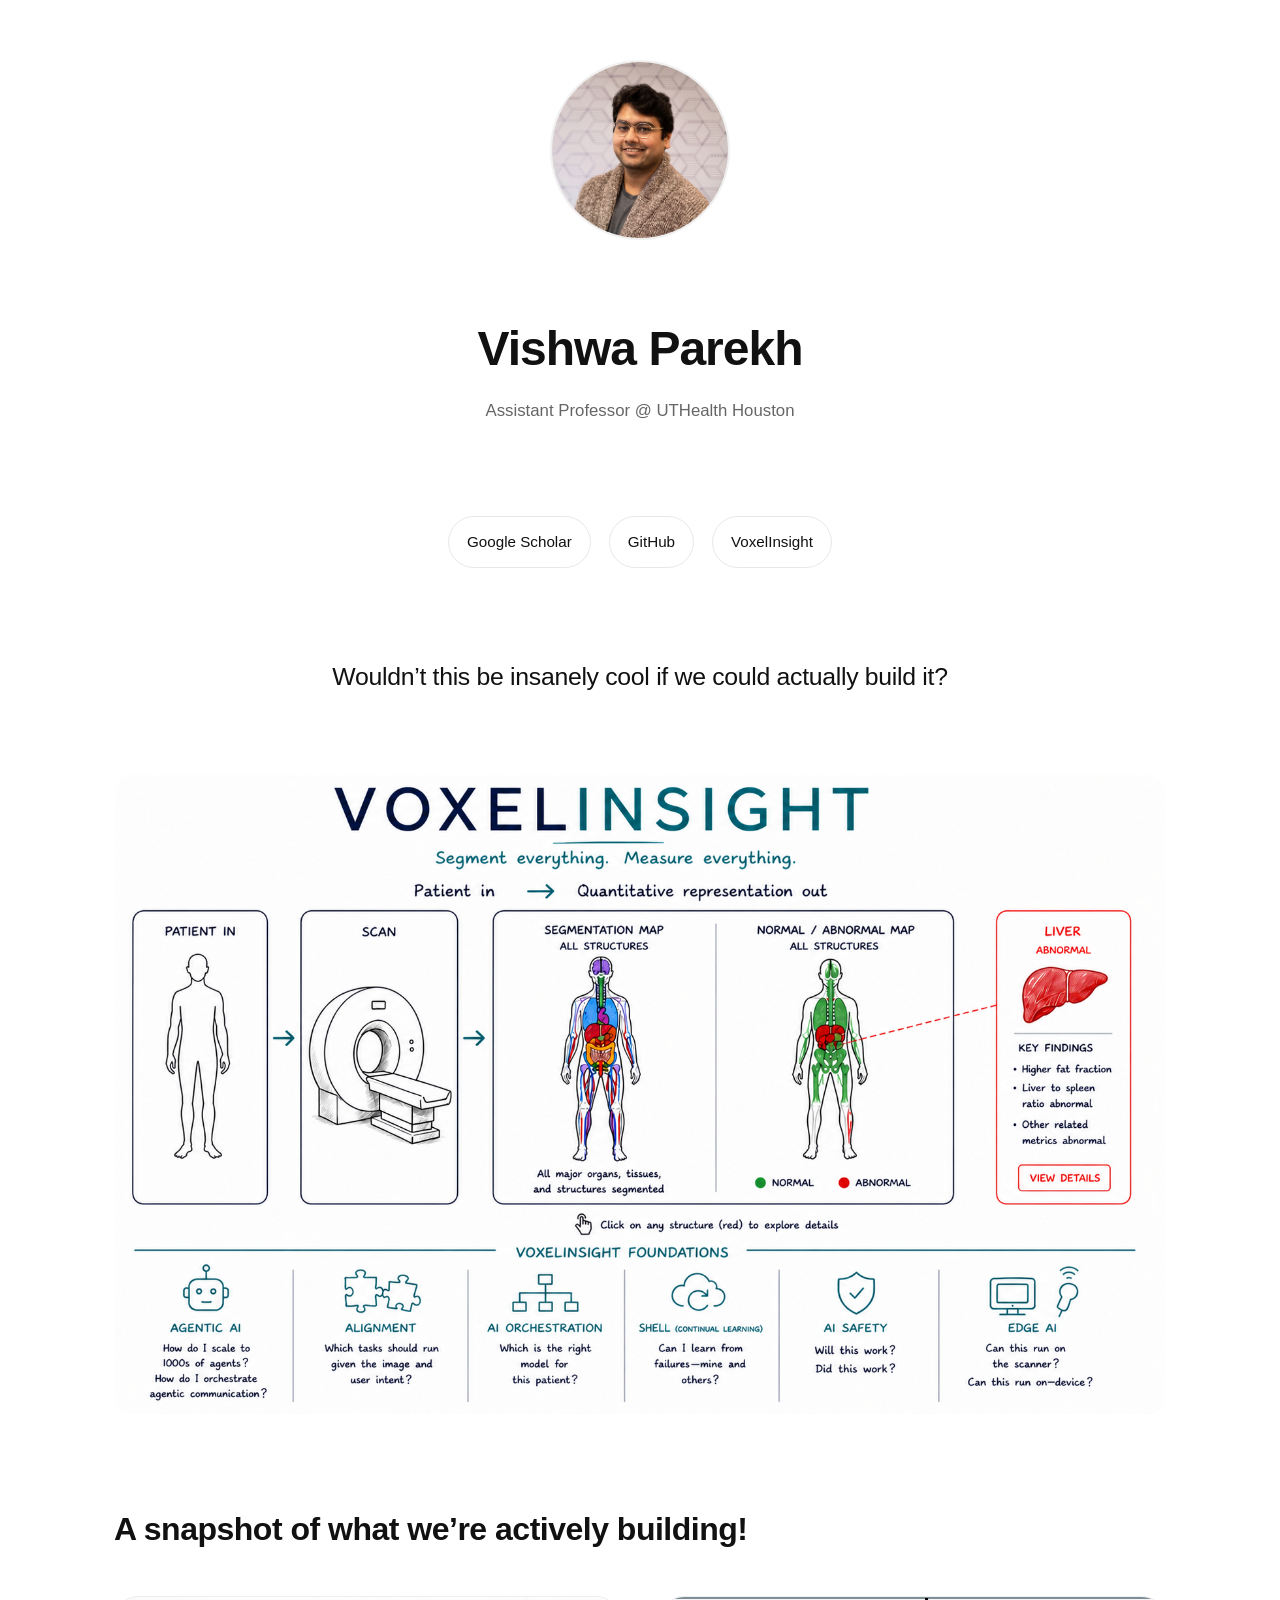
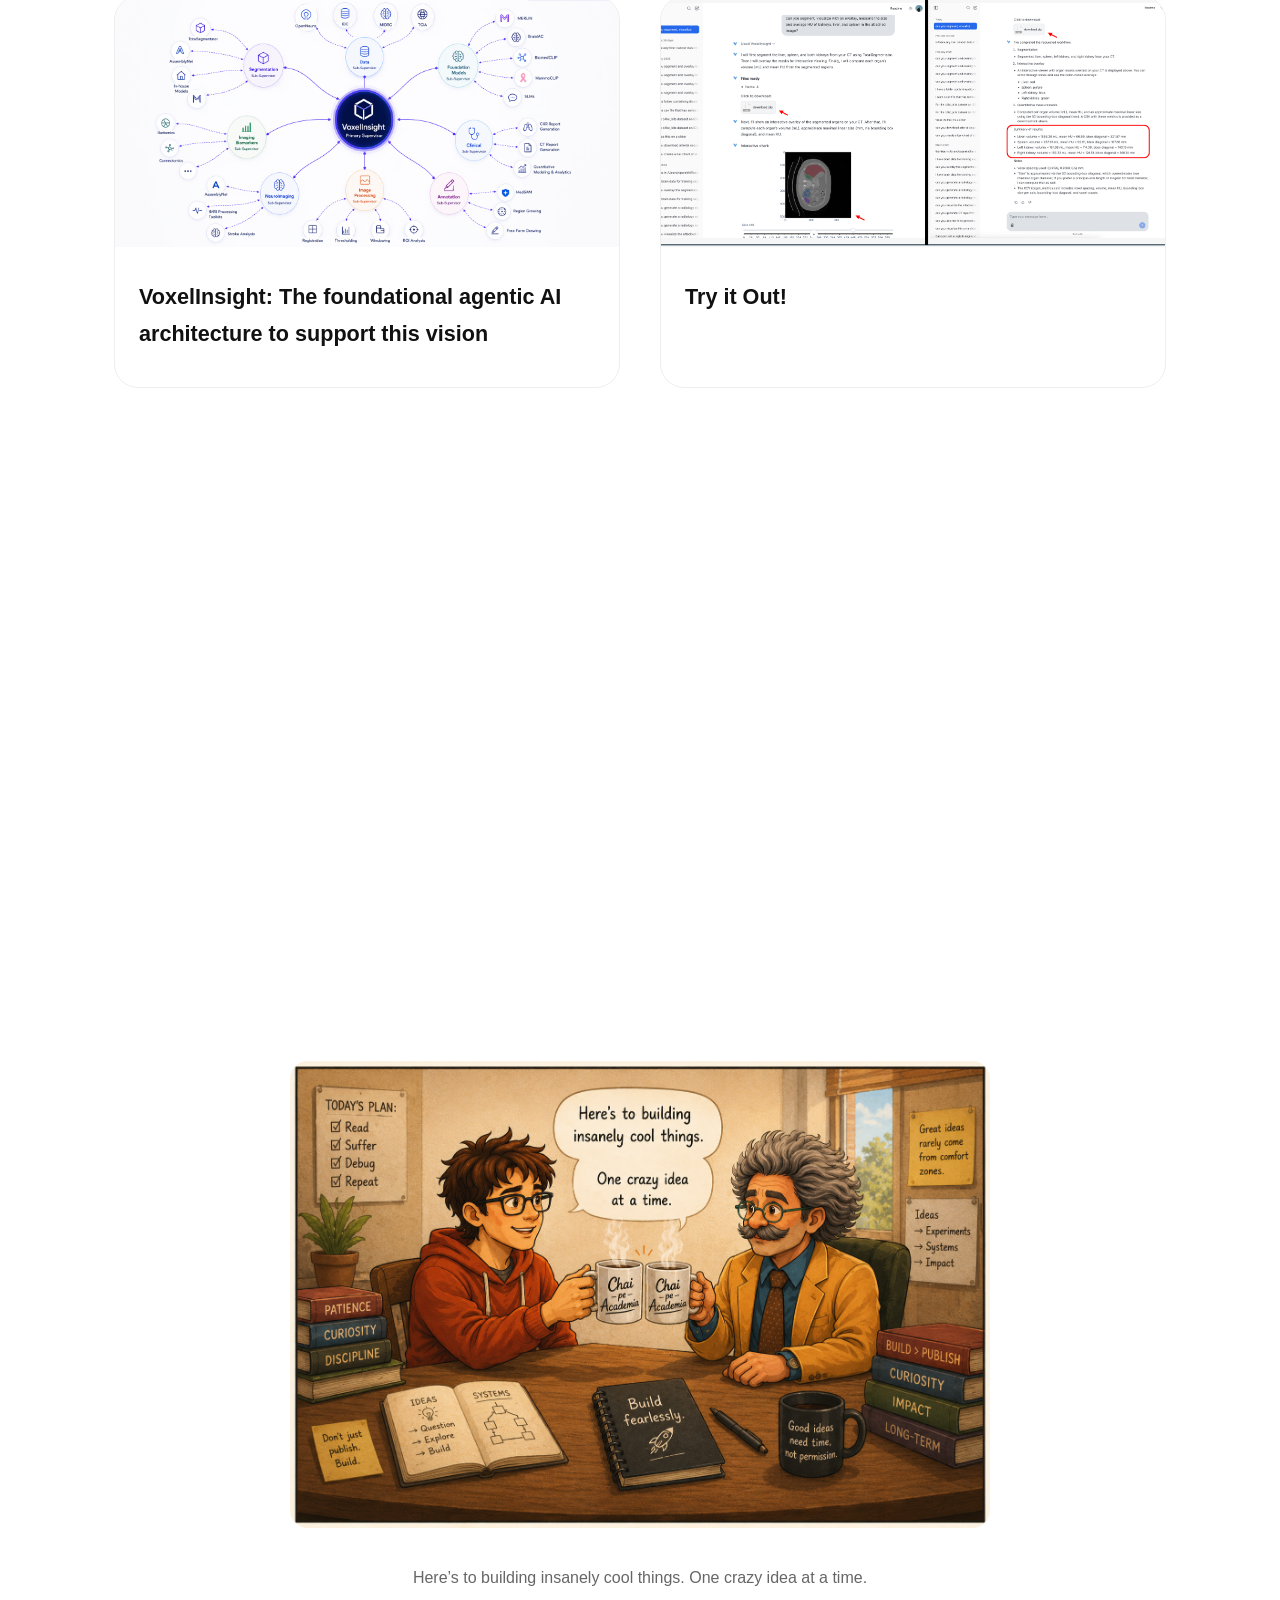
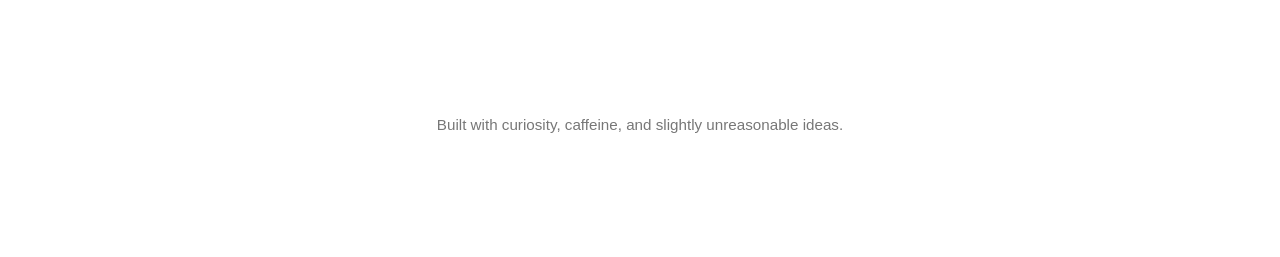
==== index.html @ 36379417 "Update YouTube embed to use iframe format" ====
<!DOCTYPE html>
<html lang="en">
<head>
  <meta charset="UTF-8" />
  <meta name="viewport" content="width=device-width, initial-scale=1.0" />
  <title>Vishwa Parekh</title>

  <style>
    * {
      box-sizing: border-box;
    }

    body {
      margin: 0;
      padding: 0;
      font-family: -apple-system, BlinkMacSystemFont, "Segoe UI", sans-serif;
      background: #ffffff;
      color: #111111;
      line-height: 1.7;
    }

    .container {
      max-width: 1100px;
      margin: 0 auto;
      padding: 60px 24px 120px 24px;
    }

    .hero {
      display: flex;
      flex-direction: column;
      align-items: center;
      text-align: center;
      margin-bottom: 80px;
    }

    .profile-pic {
      width: 180px;
      height: 180px;
      border-radius: 50%;
      object-fit: cover;
      margin-bottom: 28px;
      border: 2px solid #f0f0f0;
    }

    h1 {
      font-size: 3rem;
      font-weight: 600;
      margin-bottom: 8px;
      letter-spacing: -1px;
    }

    .subtitle {
      color: #666;
      font-size: 1.05rem;
      margin-bottom: 40px;
    }

    .vision {
      font-size: 1.55rem;
      max-width: 800px;
      line-height: 1.5;
      font-weight: 500;
      letter-spacing: -0.3px;
    }

    .figure-section {
      margin-top: 70px;
      margin-bottom: 80px;
      text-align: center;
    }

    .main-figure {
      width: 100%;
      max-width: 1050px;
      border-radius: 18px;
    }

    .links {
      display: flex;
      flex-wrap: wrap;
      justify-content: center;
      gap: 18px;
      margin-top: 50px;
      margin-bottom: 90px;
    }

    .links a {
      text-decoration: none;
      color: #111;
      padding: 12px 18px;
      border: 1px solid #e8e8e8;
      border-radius: 999px;
      transition: all 0.2s ease;
      font-size: 0.95rem;
    }

    .links a:hover {
      background: #111;
      color: white;
      transform: translateY(-2px);
    }

    .projects {
      margin-bottom: 100px;
    }

    .section-title {
      font-size: 2rem;
      margin-bottom: 40px;
      font-weight: 600;
      letter-spacing: -0.5px;
    }

    .project-grid {
      display: grid;
      grid-template-columns: repeat(auto-fit, minmax(320px, 1fr));
      gap: 40px;
    }

    .project-card {
      text-decoration: none;
      color: inherit;
      border: 1px solid #eeeeee;
      border-radius: 24px;
      overflow: hidden;
      transition: all 0.25s ease;
      background: white;
    }

    .project-card:hover {
      transform: translateY(-5px);
      box-shadow: 0px 12px 30px rgba(0,0,0,0.08);
    }

    .project-image {
      width: 100%;
      height: 250px;
      object-fit: cover;
      background: #f6f6f6;
    }

    .project-content {
      padding: 24px;
    }

    .project-content h3 {
      margin-top: 0;
      margin-bottom: 10px;
      font-size: 1.35rem;
    }

    .project-content p {
      color: #555;
      margin: 0;
    }

    .creative {
      margin-bottom: 100px;
    }

    .creative-text {
      max-width: 800px;
      color: #444;
      margin-bottom: 40px;
      font-size: 1.05rem;
    }

    .youtube-embed {
      position: relative;
      width: 100%;
      max-width: 800px;
      padding-bottom: 45%;
      height: 0;
      overflow: hidden;
      border-radius: 20px;
      margin-top: 30px;
    }

    .youtube-embed iframe {
      position: absolute;
      top: 0;
      left: 0;
      width: 100%;
      height: 100%;
      border: 0;
      border-radius: 20px;
    }

    .comic-section {
      text-align: center;
      margin-top: 100px;
    }

    .comic-image {
      width: 100%;
      max-width: 700px;
      border-radius: 18px;
      opacity: 0.96;
    }

    .footer {
      margin-top: 120px;
      text-align: center;
      color: #777;
      font-size: 0.95rem;
    }

    @media (max-width: 768px) {
      h1 {
        font-size: 2.3rem;
      }

      .vision {
        font-size: 1.25rem;
      }

      .container {
        padding-top: 40px;
      }
    }
  </style>
</head>

<body>

  <div class="container">

    <section class="hero">
      <img src="Vishwa_Pic.JPG" alt="Vishwa Parekh" class="profile-pic">

      <h1>Vishwa Parekh</h1>

      <div class="subtitle">
        Assistant Professor @ UTHealth Houston
      </div>
      <div class="links">
      <a href="https://scholar.google.com/citations?user=ZCJQ-ZMAAAAJ&hl=en">Google Scholar</a>
      <a href="https://github.com/BioIntelligence-Lab">GitHub</a>
      <a href="https://github.com/BioIntelligence-Lab/VoxelInsight">VoxelInsight</a>
    </div>

      <div class="vision">
        Wouldn’t this be insanely cool if we could actually build it?
      </div>
    </section>


    <section class="figure-section">
      <img src="VoxelInsight_Vision.png" alt="VoxelInsight" class="main-figure">
    </section>


    


    <section class="projects">
      <h2 class="section-title">A snapshot of what we’re actively building!</h2>

      <div class="project-grid">

        <a class="project-card" href="https://github.com/BioIntelligence-Lab/VoxelInsight">
          <img src="VoxelInsight_Architecture.png" class="project-image">

          <div class="project-content">
            <h3>VoxelInsight: The foundational agentic AI architecture to support this vision</h3>
            
          </div>
        </a>

        

        <a class="project-card" href="https://imaging.bioinsight-ai.com">
          <img src="VoxelInsight_Demo_Pic.png" class="project-image">

          <div class="project-content">
            <h3>Try it Out!</h3>
            
          </div>
        </a>

      </div>
    </section>

    <section class="creative">
      <div class="youtube-embed">
        <iframe width="560" height="315" src="https://www.youtube.com/embed/uMo_vyHP96U?si=RCgayFP-l2gZ-ZBe" title="YouTube video player" frameborder="0" allow="accelerometer; autoplay; clipboard-write; encrypted-media; gyroscope; picture-in-picture; web-share" referrerpolicy="strict-origin-when-cross-origin" allowfullscreen></iframe>
      </div>
    </section>
    


    <section class="comic-section">
      <img src="CPA_Pic.png" alt="Chai pe Academia" class="comic-image">

      <div style="margin-top: 28px; color: #666; font-size: 1rem;">
        Here’s to building insanely cool things. One crazy idea at a time.
      </div>
    


    <div class="footer">
      Built with curiosity, caffeine, and slightly unreasonable ideas.
    </div>

  </div>

</body>
</html>
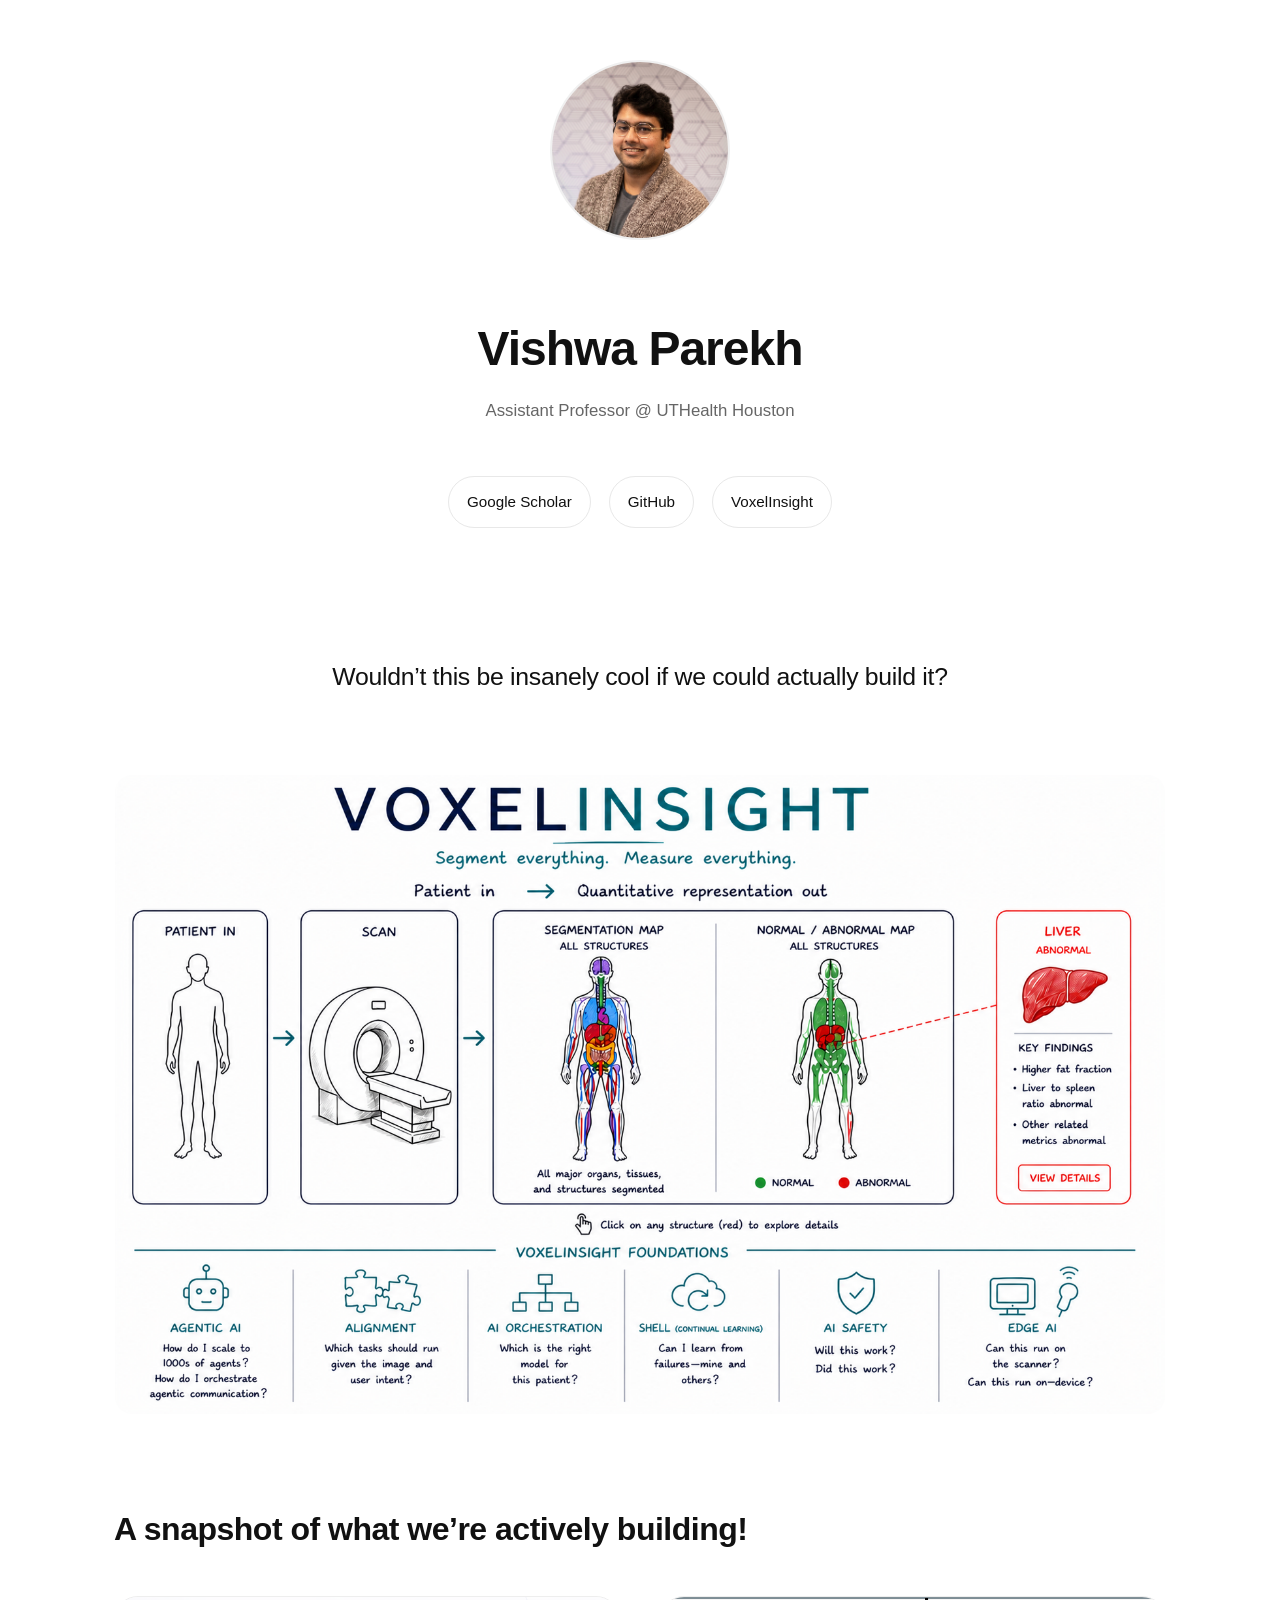
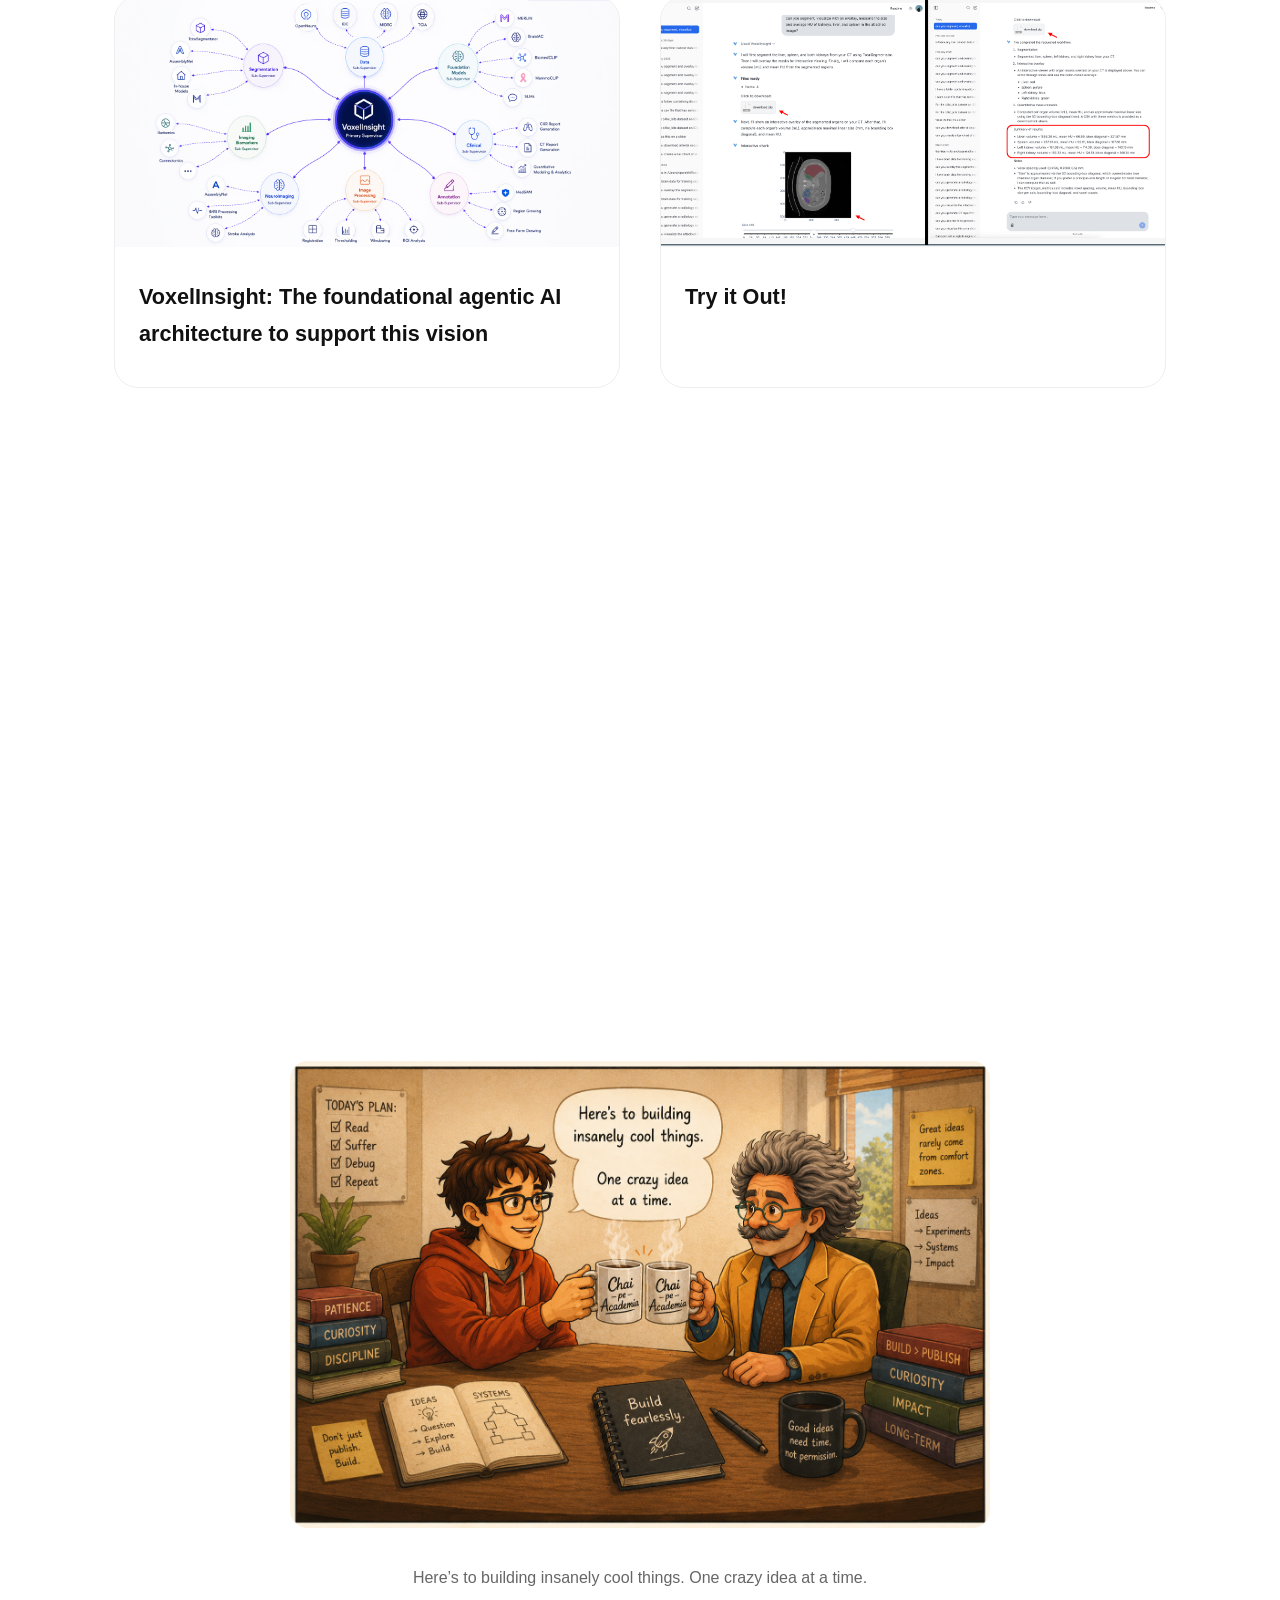
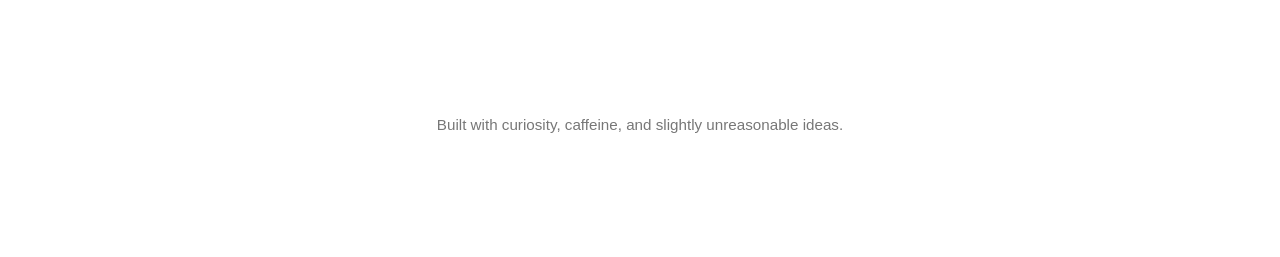
==== commit b9436a57: "Add links to Google Scholar and GitHub Added links to Google Scholar and GitHub in the links section" ====
--- a/index.html
+++ b/index.html
@@ -232,12 +232,15 @@
 
       <div class="subtitle">
         Assistant Professor @ UTHealth Houston
-      </div>
-      <div class="links">
+
+        <div class="links">
       <a href="https://scholar.google.com/citations?user=ZCJQ-ZMAAAAJ&hl=en">Google Scholar</a>
       <a href="https://github.com/BioIntelligence-Lab">GitHub</a>
       <a href="https://github.com/BioIntelligence-Lab/VoxelInsight">VoxelInsight</a>
     </div>
+        
+      </div>
+      
 
       <div class="vision">
         Wouldn’t this be insanely cool if we could actually build it?
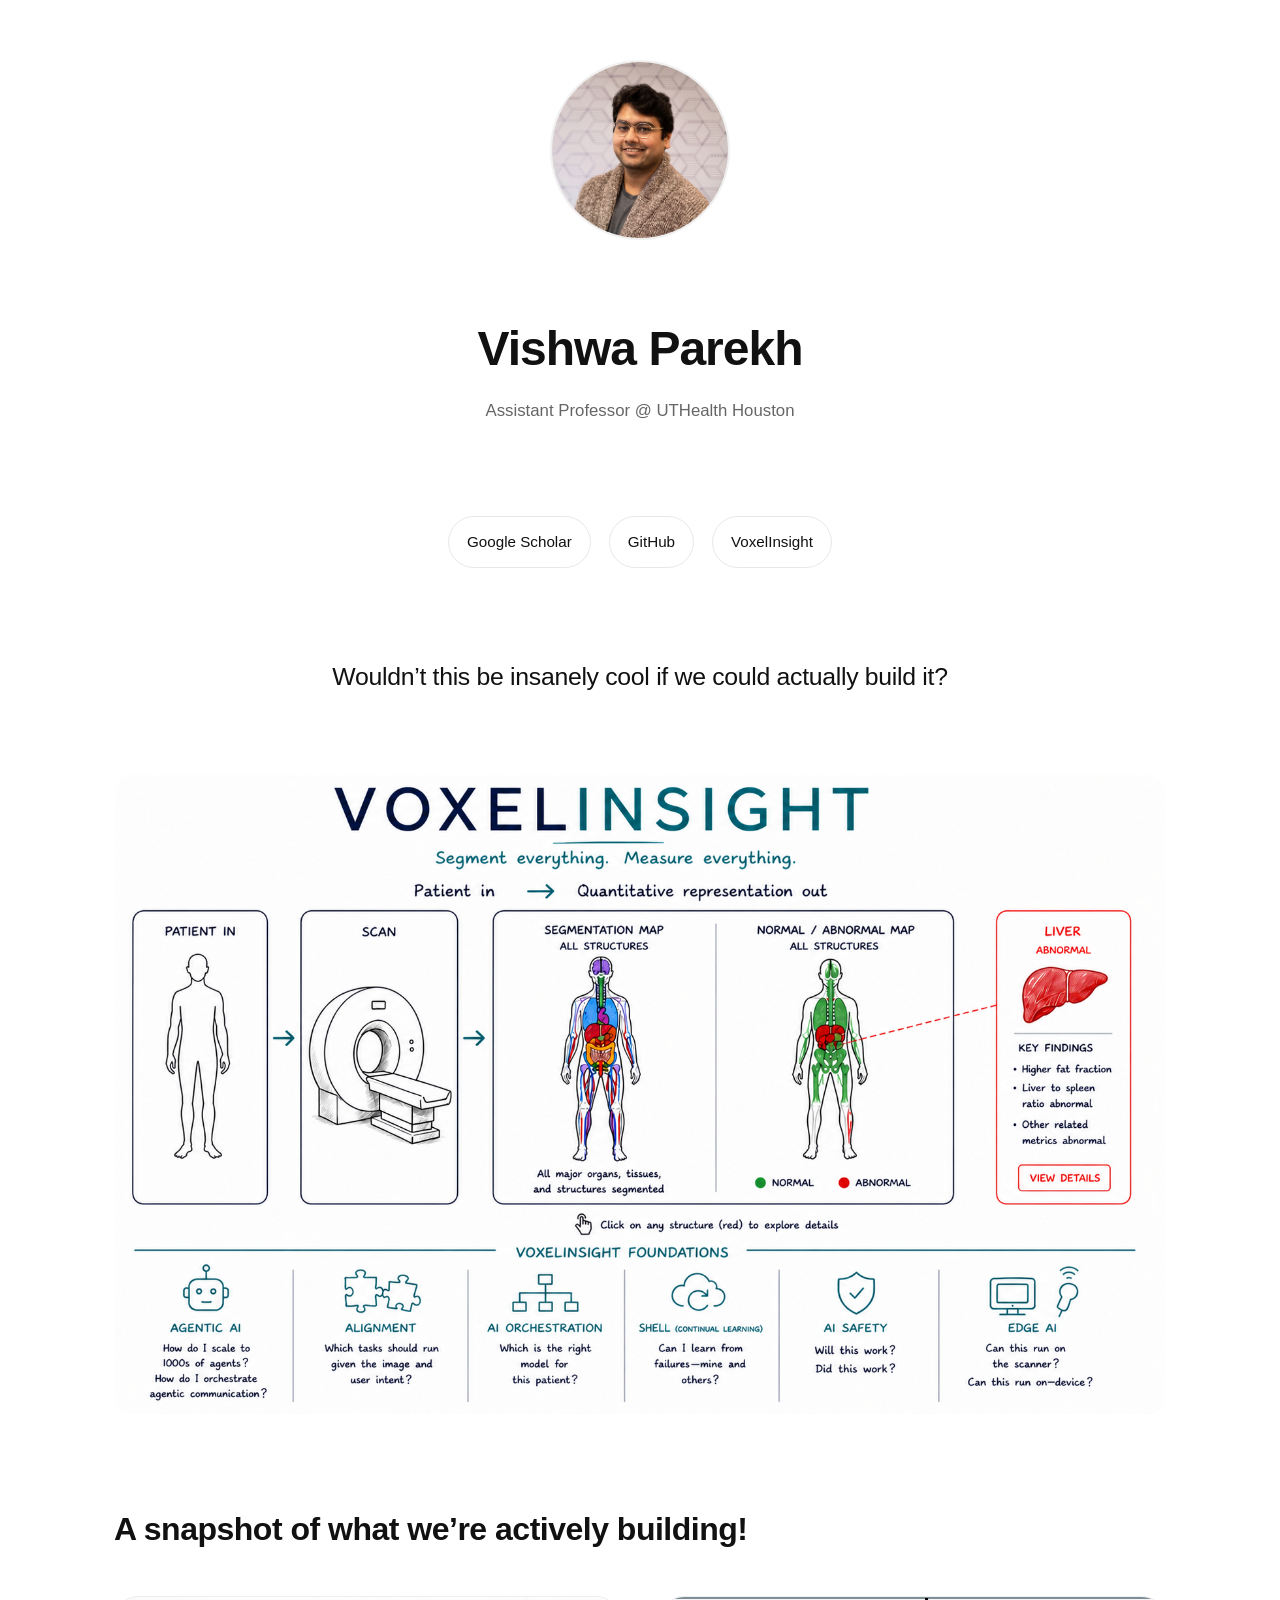
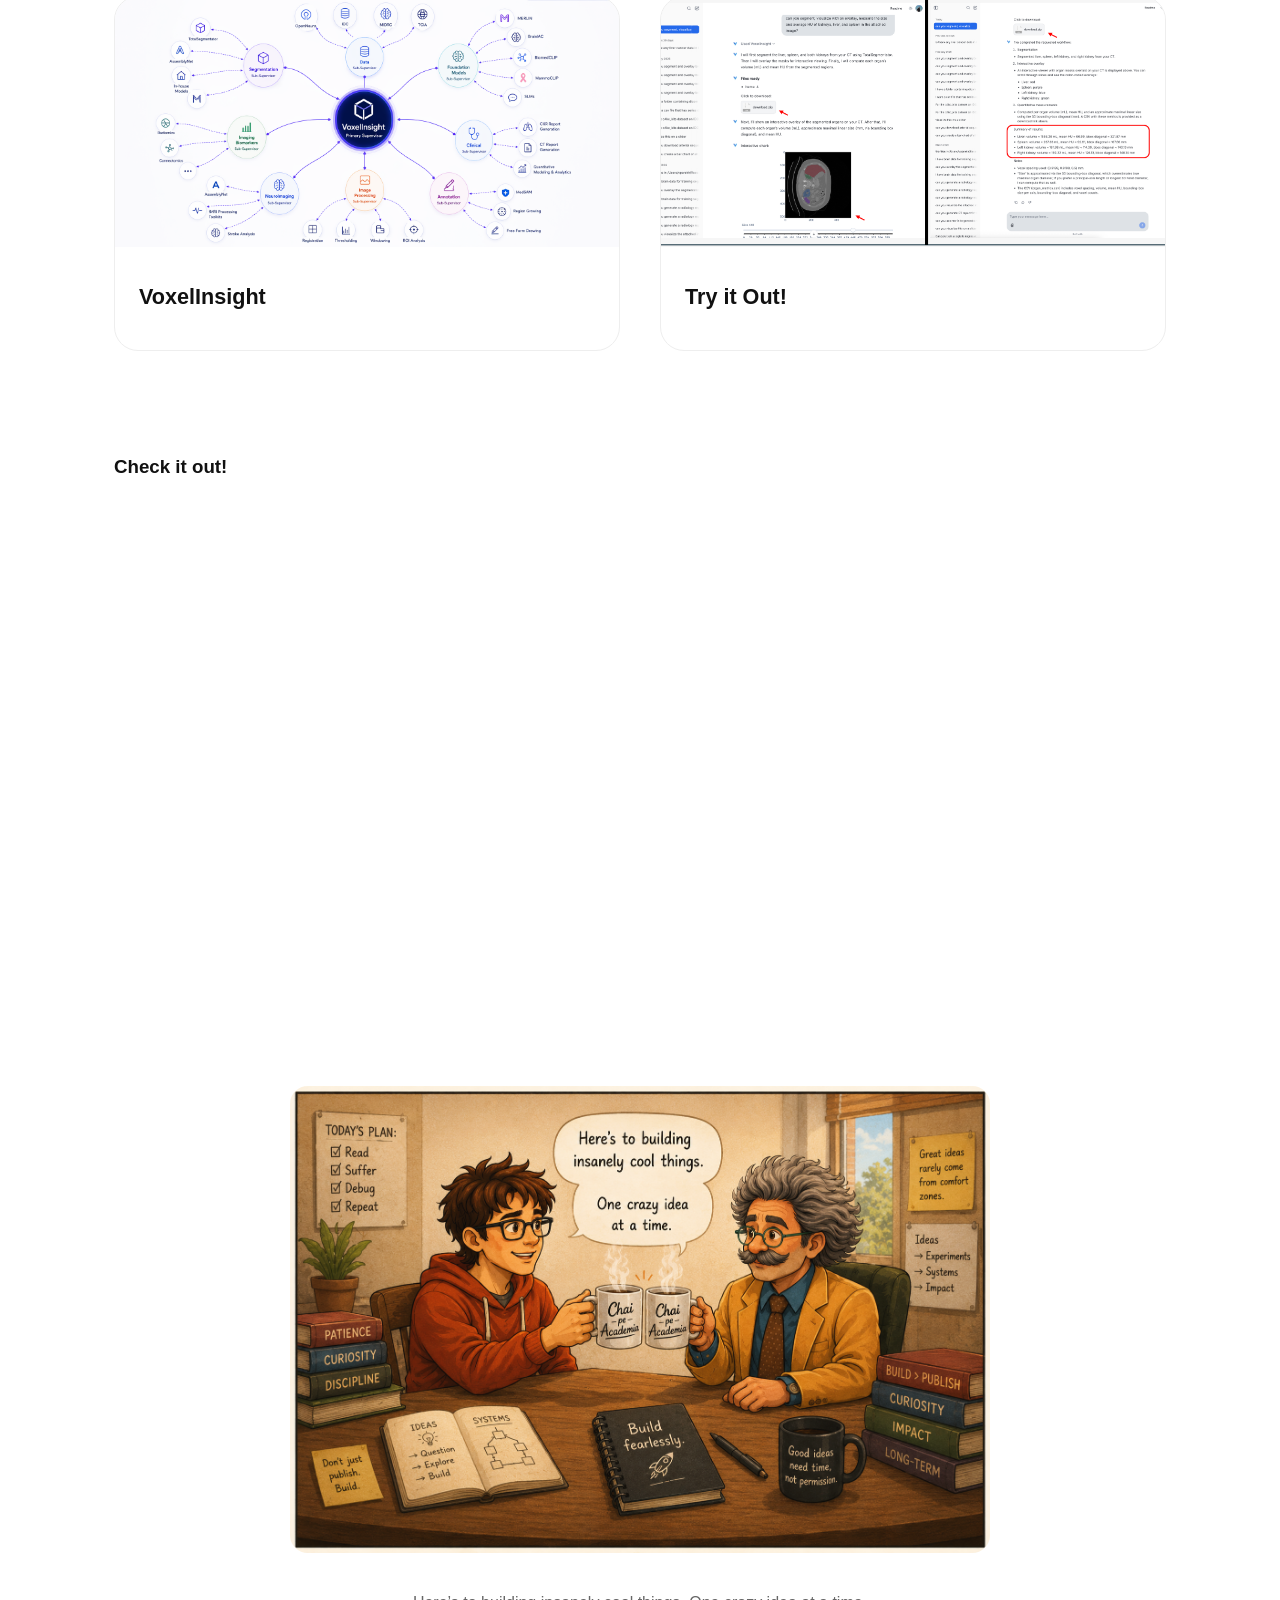
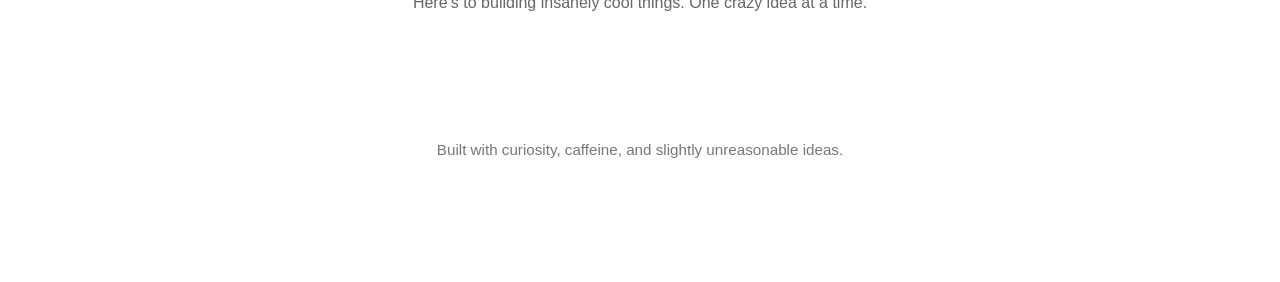
==== commit 820c6446: "Refactor index.html structure and content" ====
--- a/index.html
+++ b/index.html
@@ -231,16 +231,13 @@
       <h1>Vishwa Parekh</h1>
 
       <div class="subtitle">
-        Assistant Professor @ UTHealth Houston
-
-        <div class="links">
-      <a href="https://scholar.google.com/citations?user=ZCJQ-ZMAAAAJ&hl=en">Google Scholar</a>
-      <a href="https://github.com/BioIntelligence-Lab">GitHub</a>
-      <a href="https://github.com/BioIntelligence-Lab/VoxelInsight">VoxelInsight</a>
-    </div>
-        
-      </div>
-      
+        Assistant Professor @ UTHealth Houston       
+      </div>
+      <div class="links">
+        <a href="https://scholar.google.com/citations?user=ZCJQ-ZMAAAAJ&hl=en">Google Scholar</a>
+        <a href="https://github.com/BioIntelligence-Lab">GitHub</a>
+        <a href="https://github.com/BioIntelligence-Lab/VoxelInsight">VoxelInsight</a>
+      </div>
 
       <div class="vision">
         Wouldn’t this be insanely cool if we could actually build it?
@@ -265,7 +262,7 @@
           <img src="VoxelInsight_Architecture.png" class="project-image">
 
           <div class="project-content">
-            <h3>VoxelInsight: The foundational agentic AI architecture to support this vision</h3>
+            <h3>VoxelInsight</h3>
             
           </div>
         </a>
@@ -285,6 +282,7 @@
     </section>
 
     <section class="creative">
+      <h3>Check it out!</h3>
       <div class="youtube-embed">
         <iframe width="560" height="315" src="https://www.youtube.com/embed/uMo_vyHP96U?si=RCgayFP-l2gZ-ZBe" title="YouTube video player" frameborder="0" allow="accelerometer; autoplay; clipboard-write; encrypted-media; gyroscope; picture-in-picture; web-share" referrerpolicy="strict-origin-when-cross-origin" allowfullscreen></iframe>
       </div>
@@ -298,7 +296,7 @@
       <div style="margin-top: 28px; color: #666; font-size: 1rem;">
         Here’s to building insanely cool things. One crazy idea at a time.
       </div>
-    
+    </section>
 
 
     <div class="footer">
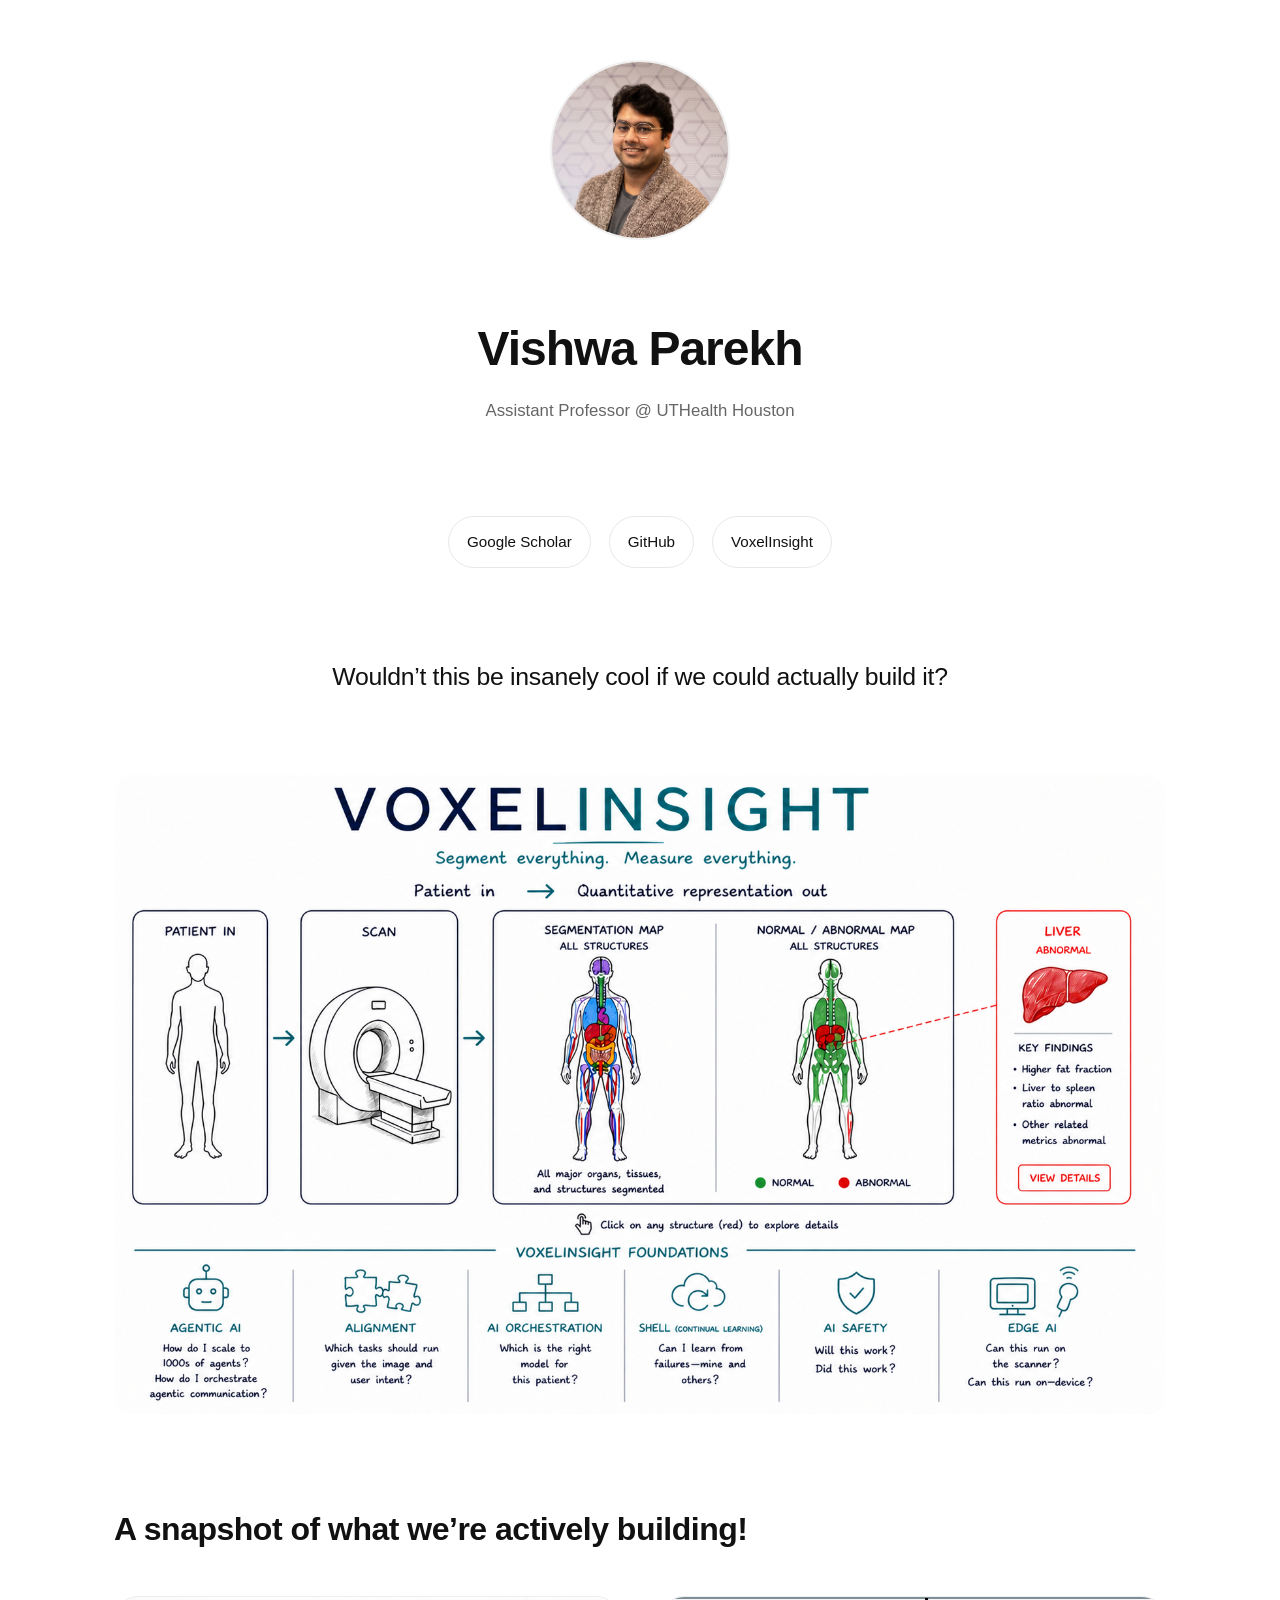
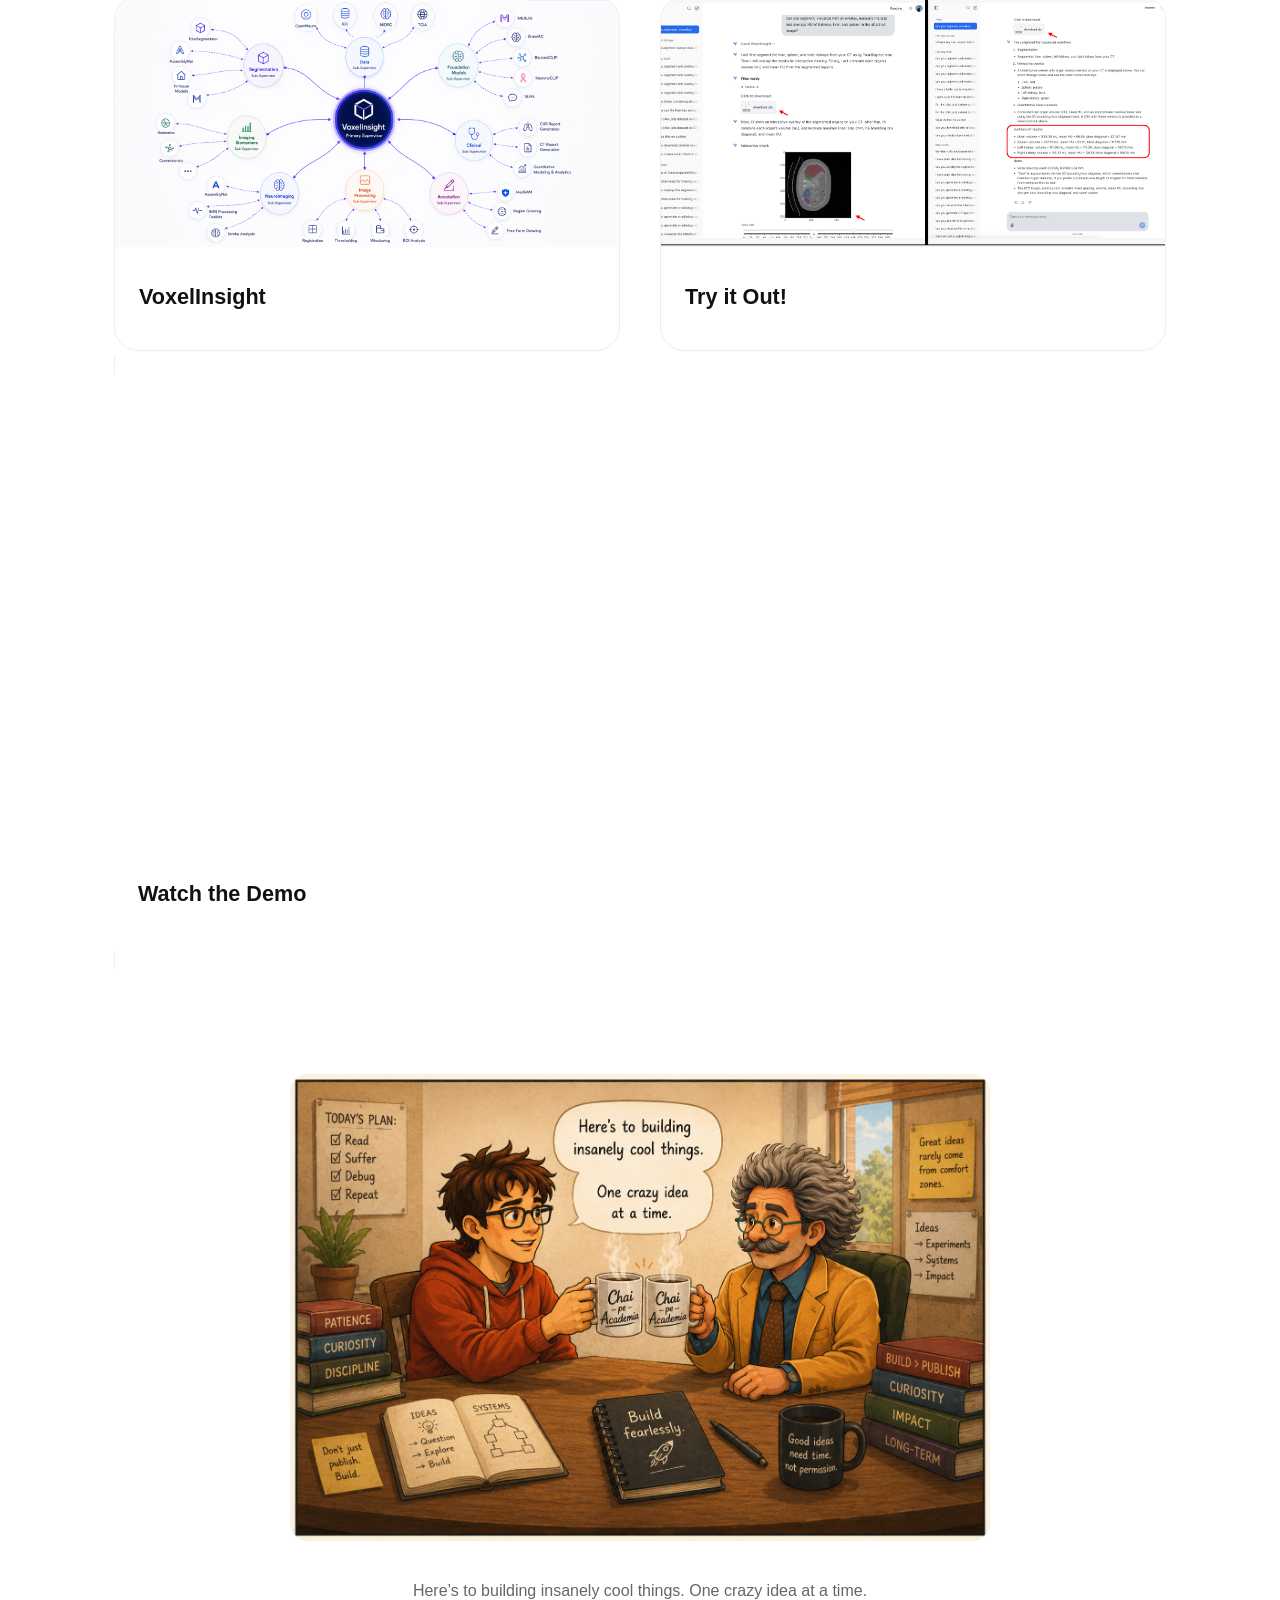
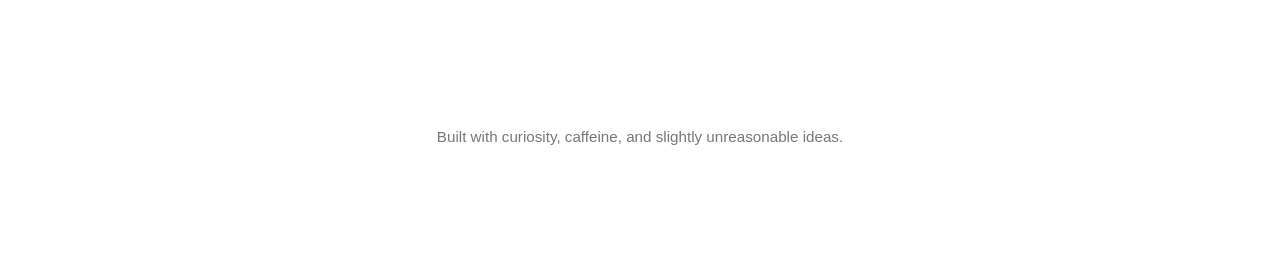
==== commit 8a547937: "Refactor YouTube embed section in index.html" ====
--- a/index.html
+++ b/index.html
@@ -279,14 +279,22 @@
         </a>
 
       </div>
+
+      <a class="project-card" href="https://www.youtube.com/watch?v=uMo_vyHP96U">
+  
+  <div class="youtube-embed" style="margin-top: 0;">
+    <iframe width="560" height="315" src="https://www.youtube.com/embed/uMo_vyHP96U?si=RCgayFP-l2gZ-ZBe" title="YouTube video player" frameborder="0" allow="accelerometer; autoplay; clipboard-write; encrypted-media; gyroscope; picture-in-picture; web-share" referrerpolicy="strict-origin-when-cross-origin" allowfullscreen></iframe>
+  </div>
+
+  <div class="project-content">
+    <h3>Watch the Demo</h3>
+  </div>
+
+</a>
+      
     </section>
 
-    <section class="creative">
-      <h3>Check it out!</h3>
-      <div class="youtube-embed">
-        <iframe width="560" height="315" src="https://www.youtube.com/embed/uMo_vyHP96U?si=RCgayFP-l2gZ-ZBe" title="YouTube video player" frameborder="0" allow="accelerometer; autoplay; clipboard-write; encrypted-media; gyroscope; picture-in-picture; web-share" referrerpolicy="strict-origin-when-cross-origin" allowfullscreen></iframe>
-      </div>
-    </section>
+   
     
 
 
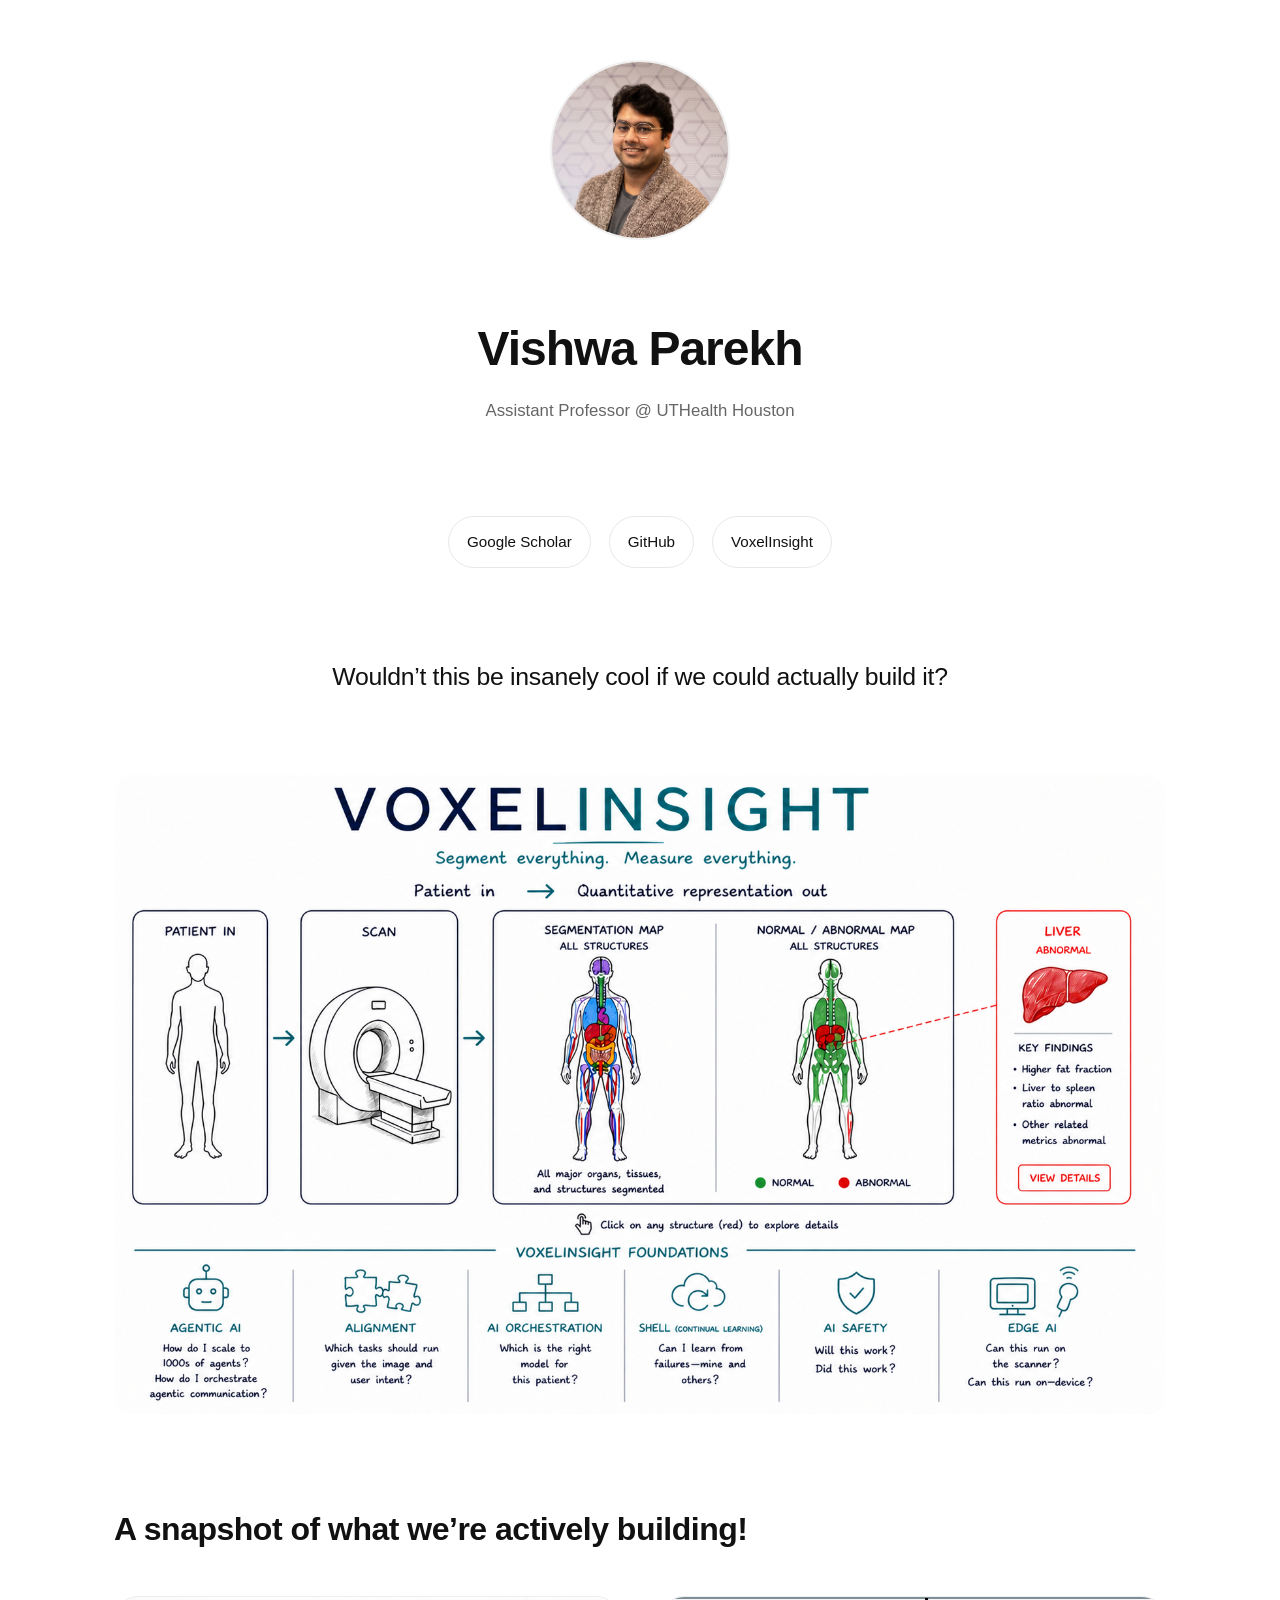
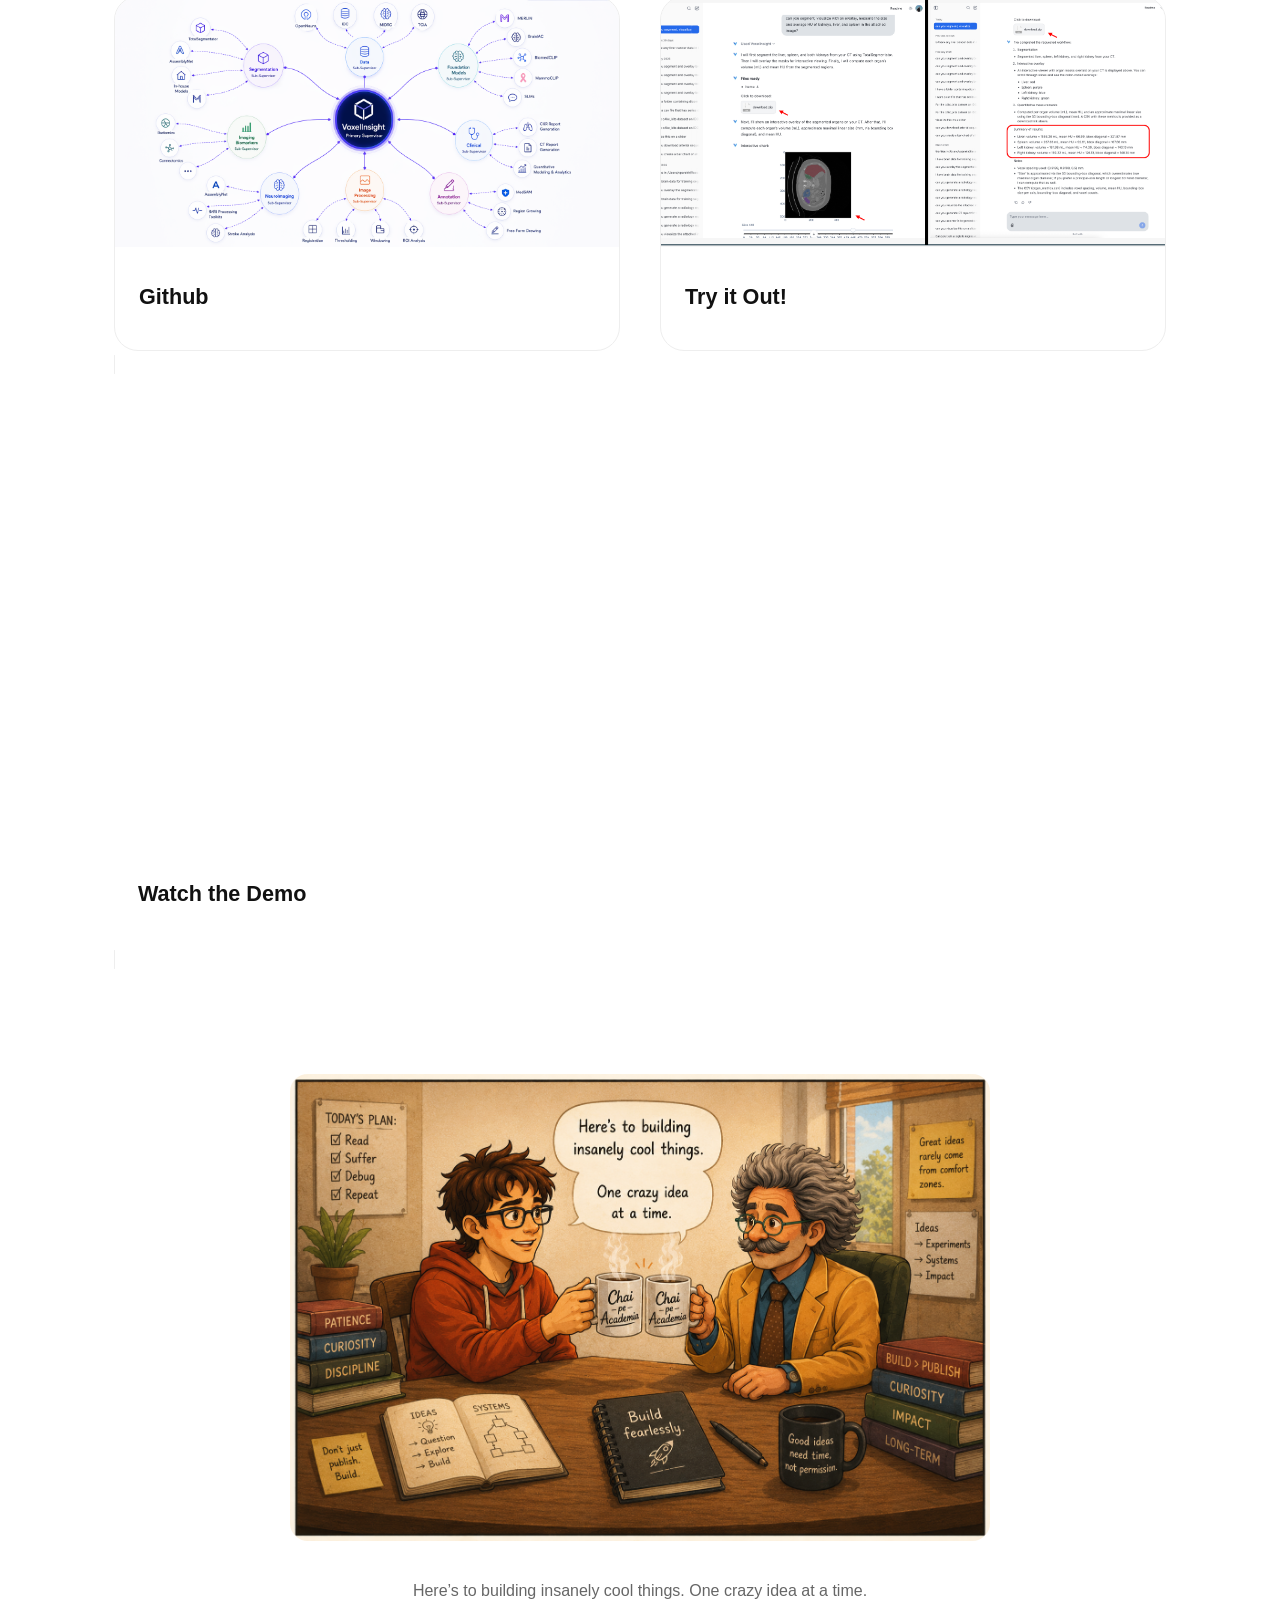
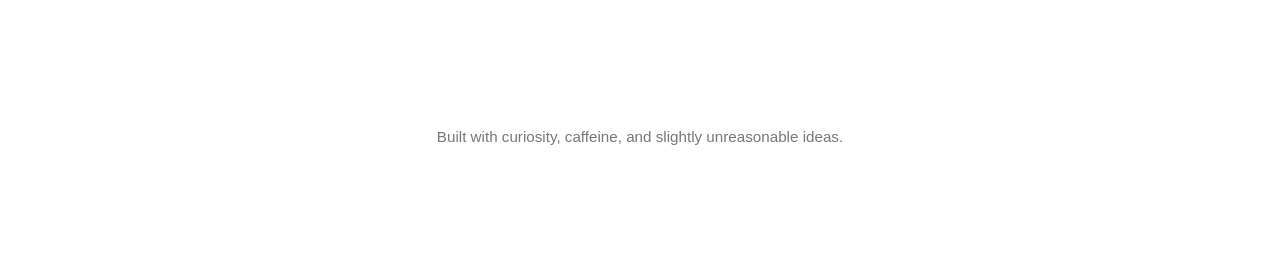
==== commit 3e5a5d42: "Update index.html" ====
--- a/index.html
+++ b/index.html
@@ -262,7 +262,7 @@
           <img src="VoxelInsight_Architecture.png" class="project-image">
 
           <div class="project-content">
-            <h3>VoxelInsight</h3>
+            <h3>Github</h3>
             
           </div>
         </a>
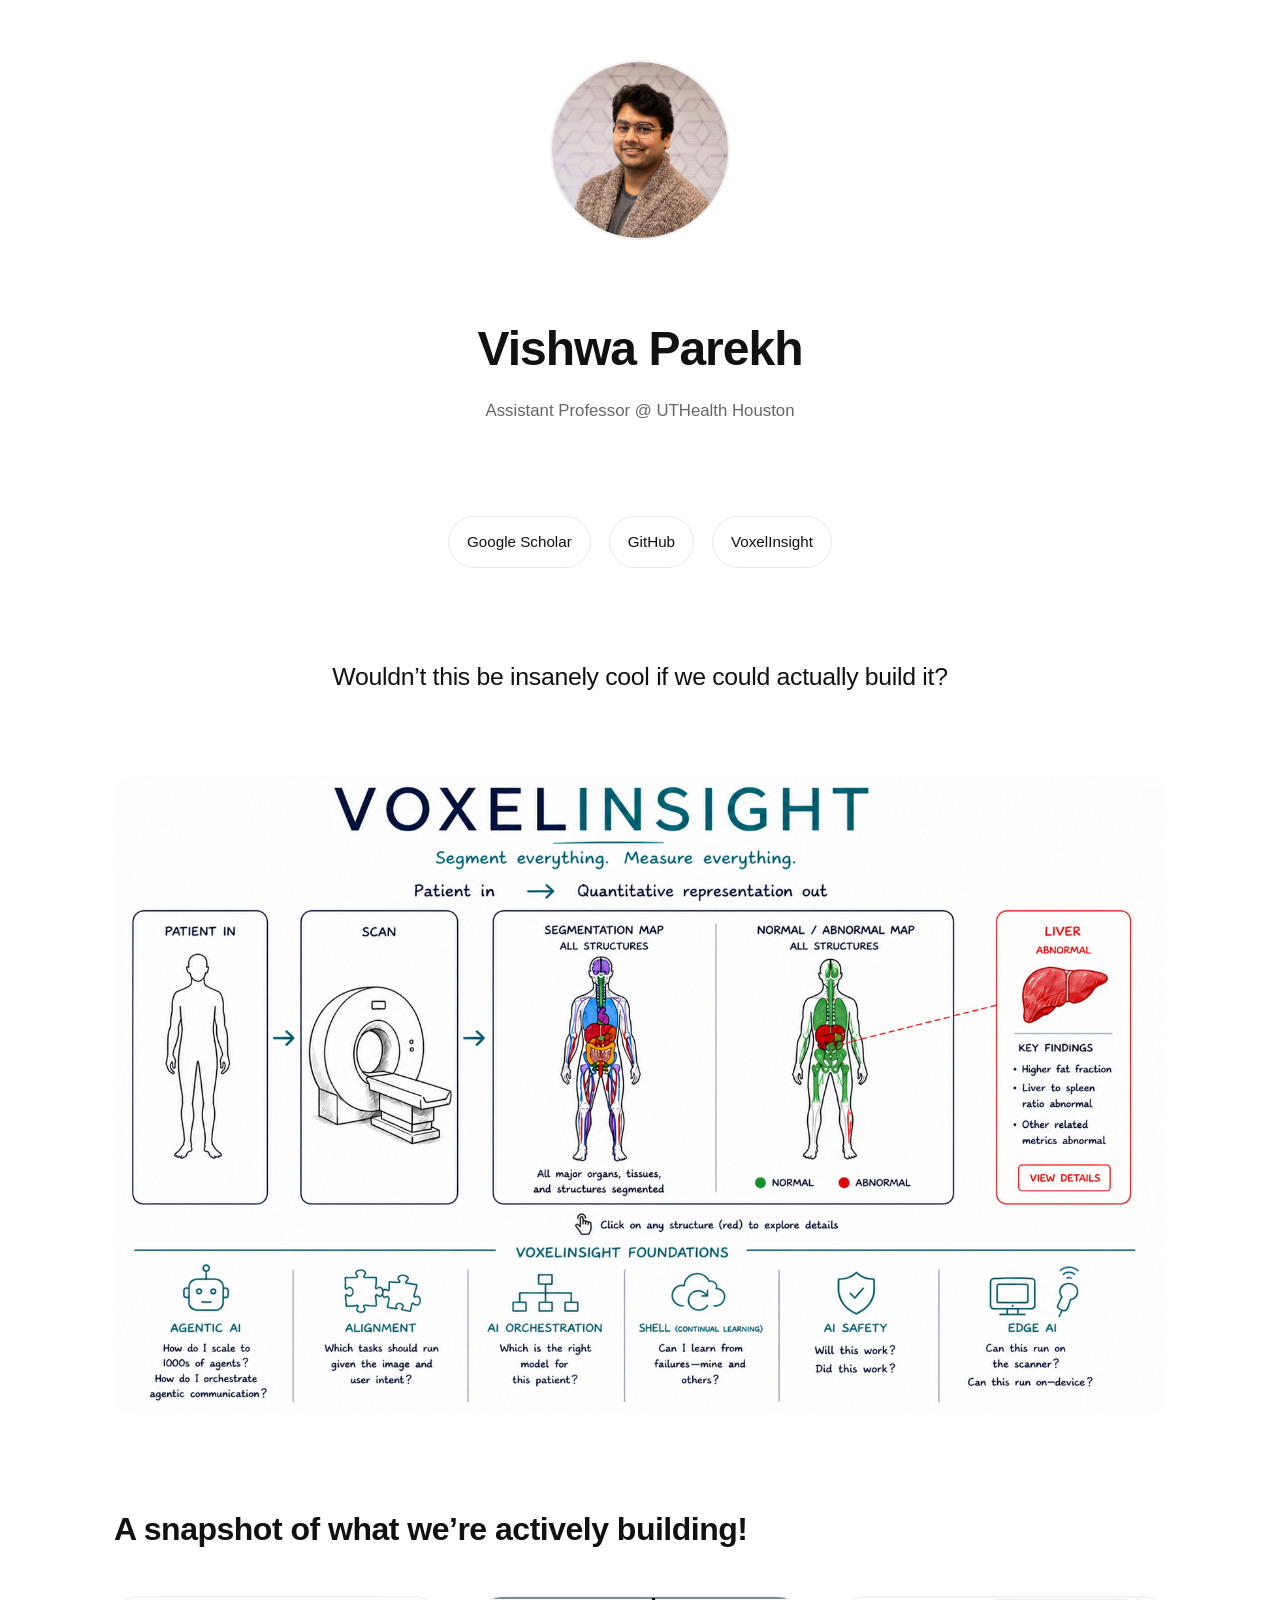
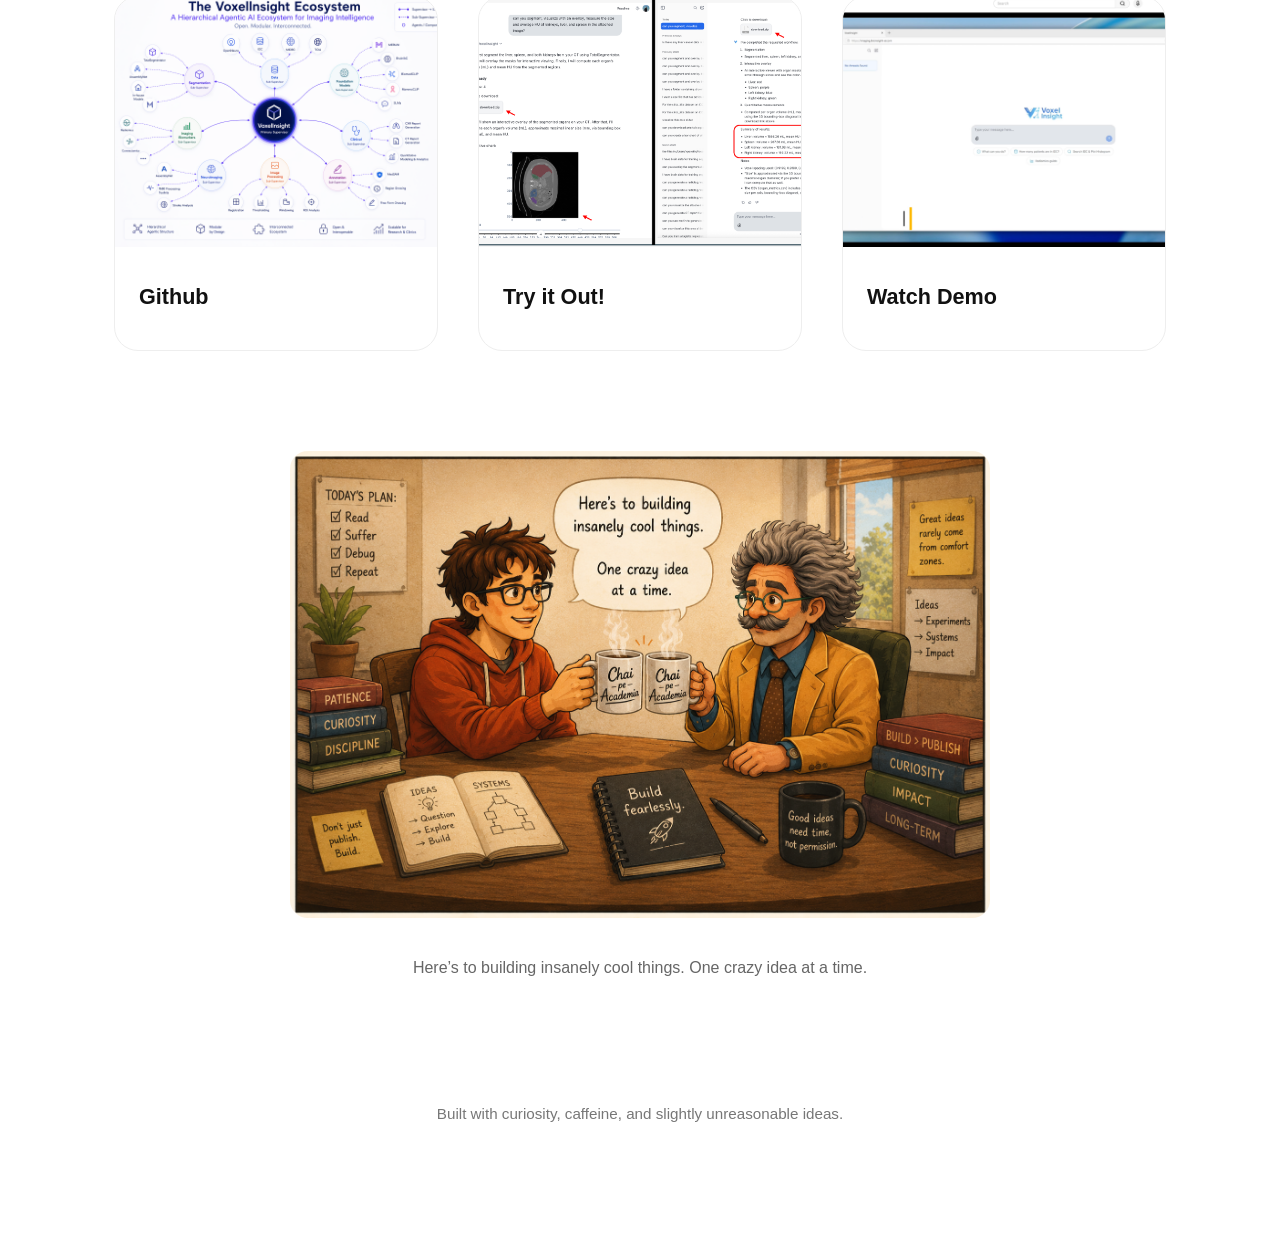
==== commit 2ec7182e: "Update YouTube embed to image and modify content" ====
--- a/index.html
+++ b/index.html
@@ -278,19 +278,20 @@
           </div>
         </a>
 
-      </div>
+   
 
       <a class="project-card" href="https://www.youtube.com/watch?v=uMo_vyHP96U">
-  
-  <div class="youtube-embed" style="margin-top: 0;">
-    <iframe width="560" height="315" src="https://www.youtube.com/embed/uMo_vyHP96U?si=RCgayFP-l2gZ-ZBe" title="YouTube video player" frameborder="0" allow="accelerometer; autoplay; clipboard-write; encrypted-media; gyroscope; picture-in-picture; web-share" referrerpolicy="strict-origin-when-cross-origin" allowfullscreen></iframe>
-  </div>
-
-  <div class="project-content">
-    <h3>Watch the Demo</h3>
-  </div>
-
-</a>
+          <img src="Youtube_VoxelInsight.png" class="project-image">
+
+          <div class="project-content">
+            <h3>Watch Demo</h3>
+            
+          </div>
+        </a>
+
+      </div>
+
+     
       
     </section>
 
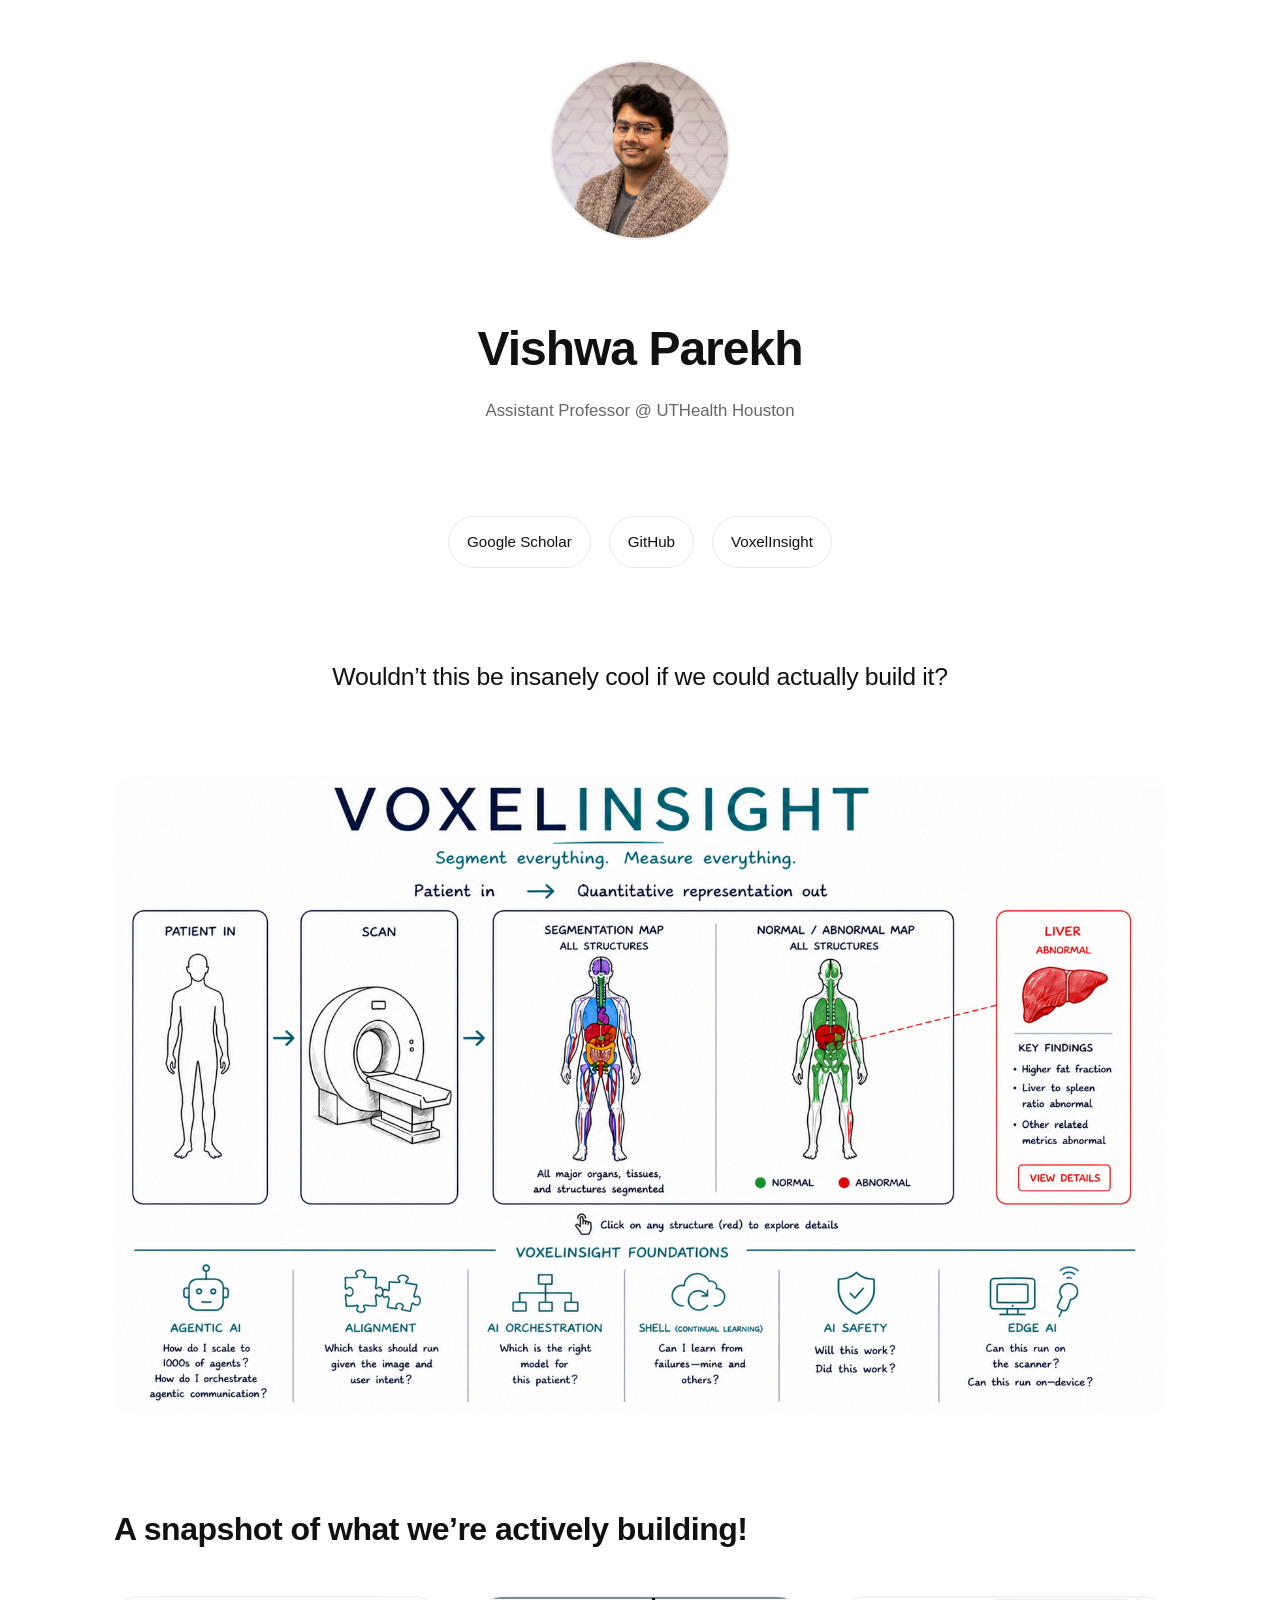
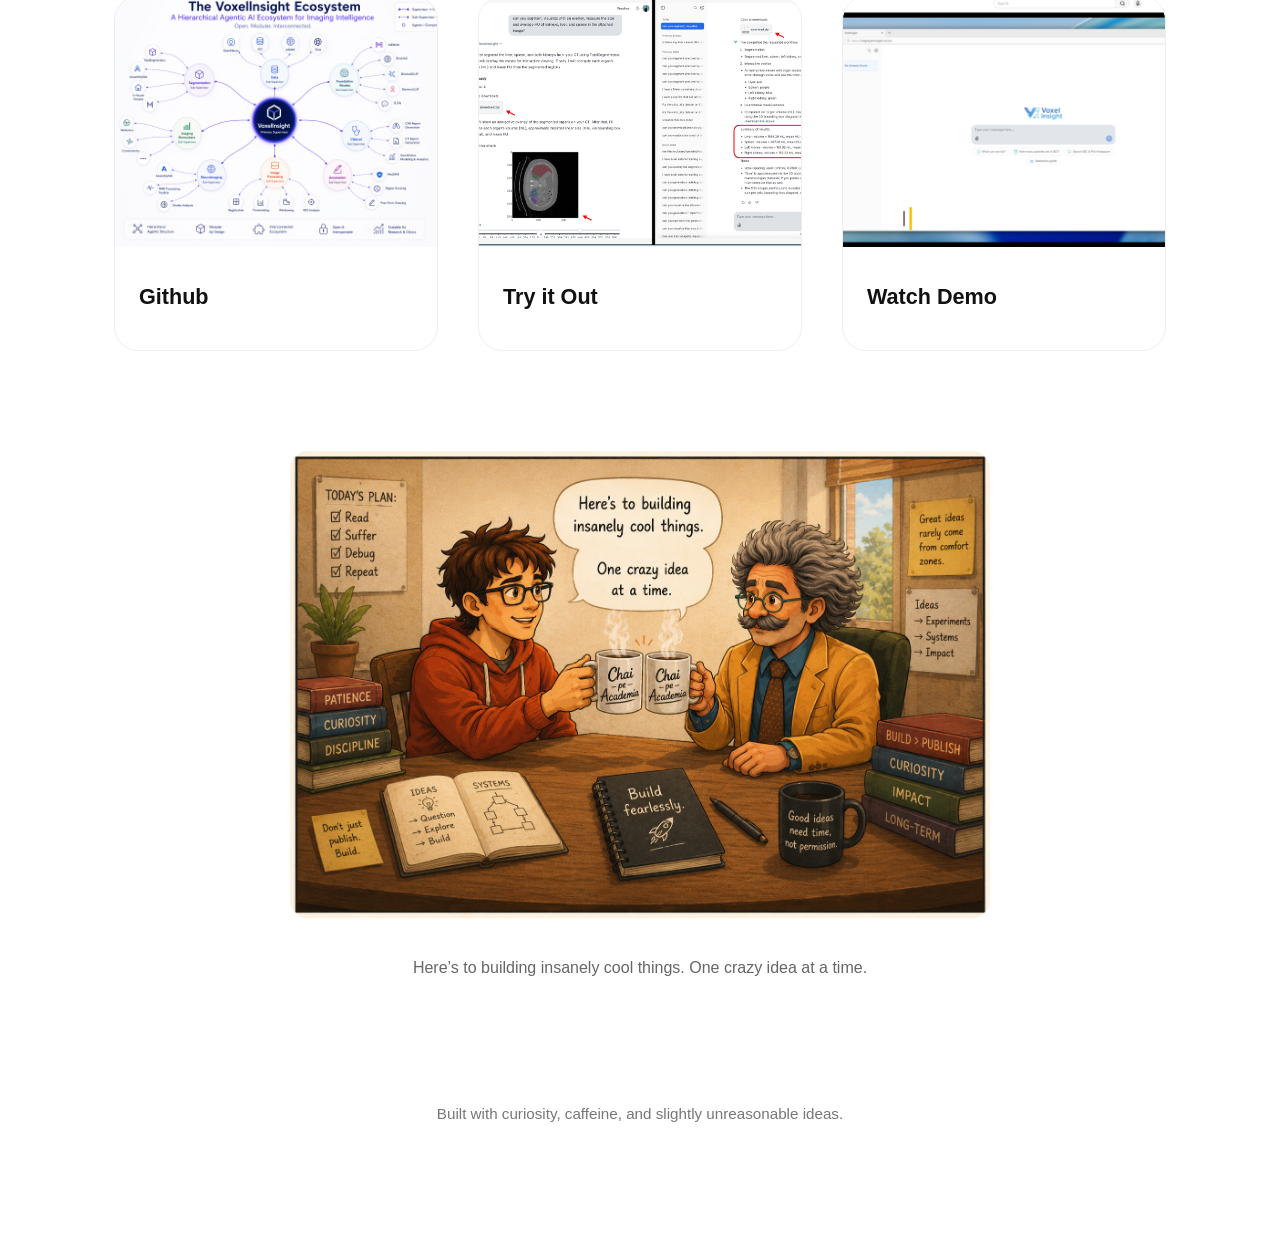
==== commit 4be49553: "Update index.html" ====
--- a/index.html
+++ b/index.html
@@ -273,7 +273,7 @@
           <img src="VoxelInsight_Demo_Pic.png" class="project-image">
 
           <div class="project-content">
-            <h3>Try it Out!</h3>
+            <h3>Try it Out</h3>
             
           </div>
         </a>
